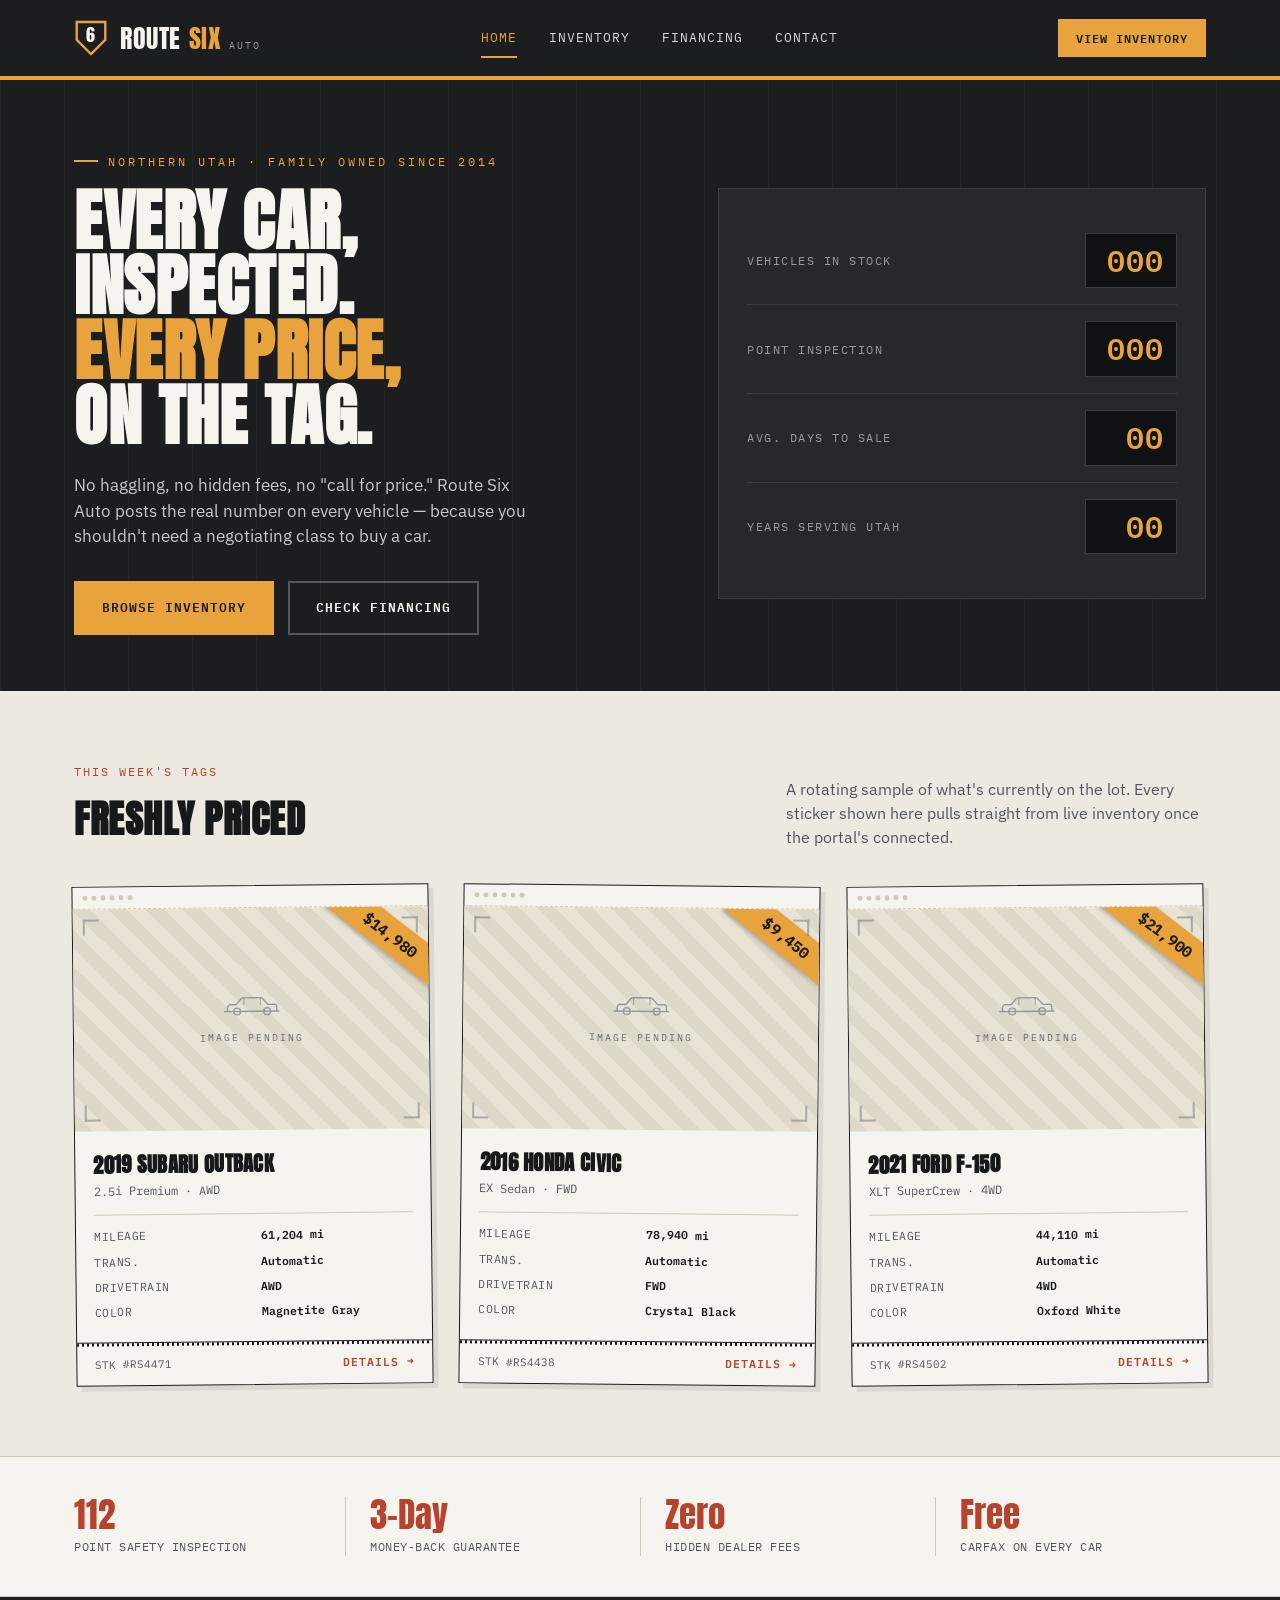
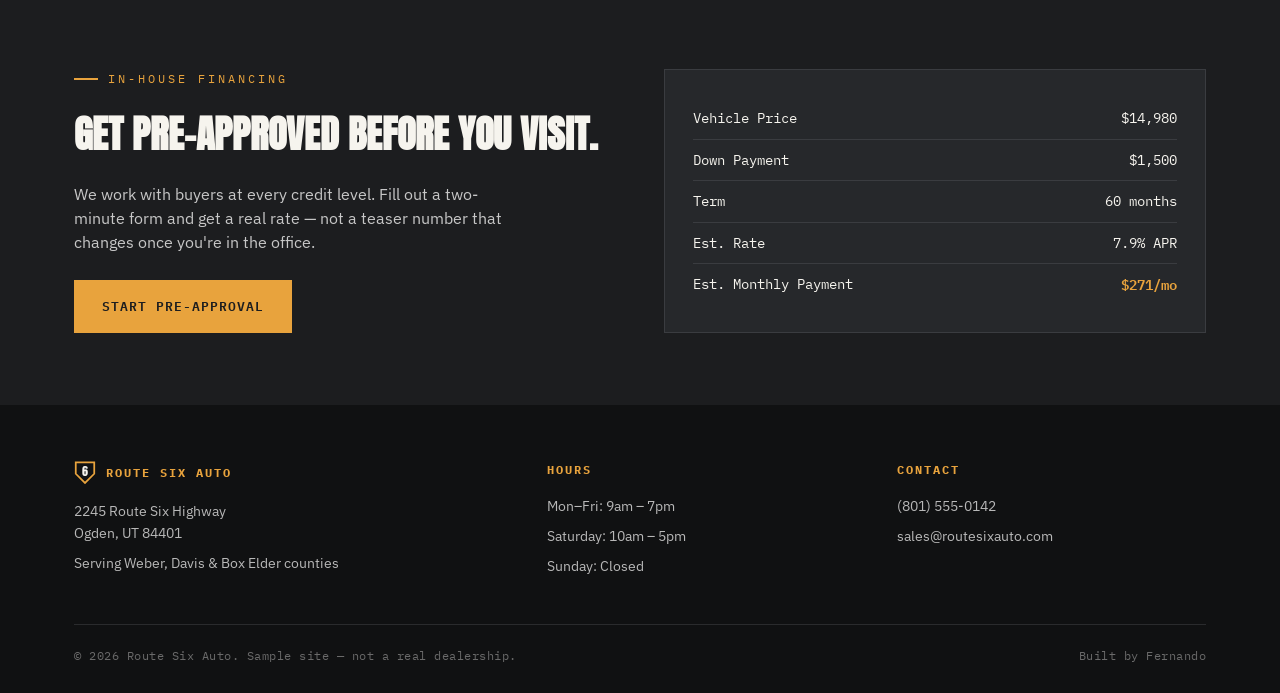
==== index.html @ c061ff9f "Rename index 18.html to index.html" ====
<!DOCTYPE html>
<html lang="en">
<head>
<meta charset="UTF-8">
<meta name="viewport" content="width=device-width, initial-scale=1.0">
<title>Route Six Auto — Used Cars, Honest Prices</title>
<meta name="description" content="Route Six Auto is a used car dealership offering inspected vehicles, transparent pricing, and in-house financing options.">
<link rel="icon" href="favicon.svg" type="image/svg+xml">
<link rel="preconnect" href="https://fonts.googleapis.com">
<link href="https://fonts.googleapis.com/css2?family=Anton&family=IBM+Plex+Mono:wght@400;500;600;700&family=IBM+Plex+Sans:wght@400;500;600&display=swap" rel="stylesheet">
<link rel="stylesheet" href="styles.css">
</head>
<body>

<header class="site-header">
  <div class="wrap">
    <a href="index.html" class="logo">
      <svg class="logo-mark" viewBox="0 0 100 104" aria-hidden="true">
        <path d="M8 6 H92 V58 L50 100 L8 58 Z"/>
        <text x="50" y="66" text-anchor="middle">6</text>
      </svg>
      <span class="logo-text">ROUTE <span>SIX</span><small>AUTO</small></span>
    </a>
    <nav class="main-nav">
      <a href="index.html" class="active">Home</a>
      <a href="inventory.html">Inventory</a>
      <a href="index.html#financing">Financing</a>
      <a href="index.html#contact">Contact</a>
    </nav>
    <a href="inventory.html" class="nav-cta">View Inventory</a>
  </div>
</header>

<section class="hero">
  <div class="wrap hero-grid">
    <div>
      <span class="eyebrow">Northern Utah · Family Owned Since 2014</span>
      <h1>Every car,<br>inspected.<br><em>Every price,</em><br>on the tag.</h1>
      <p class="lede">No haggling, no hidden fees, no "call for price." Route Six Auto posts the real number on every vehicle — because you shouldn't need a negotiating class to buy a car.</p>
      <div class="hero-actions">
        <a href="inventory.html" class="btn btn-primary">Browse Inventory</a>
        <a href="#financing" class="btn btn-outline">Check Financing</a>
      </div>
    </div>
    <div class="odometer-panel">
      <div class="odometer-row">
        <span class="odometer-label">Vehicles in Stock</span>
        <span class="odometer-value" data-target="128">000</span>
      </div>
      <div class="odometer-row">
        <span class="odometer-label">Point Inspection</span>
        <span class="odometer-value" data-target="112">000</span>
      </div>
      <div class="odometer-row">
        <span class="odometer-label">Avg. Days to Sale</span>
        <span class="odometer-value" data-target="9">00</span>
      </div>
      <div class="odometer-row">
        <span class="odometer-label">Years Serving Utah</span>
        <span class="odometer-value" data-target="11">00</span>
      </div>
    </div>
  </div>
</section>

<section class="section">
  <div class="wrap">
    <div class="section-head">
      <div>
        <span class="section-tag">This Week's Tags</span>
        <h2>Freshly Priced</h2>
      </div>
      <p>A rotating sample of what's currently on the lot. Every sticker shown here pulls straight from live inventory once the portal's connected.</p>
    </div>

    <div class="card-grid">

      <article class="sticker-card">
        <div class="sticker-perf"><span></span><span></span><span></span><span></span><span></span><span></span></div>
        <div class="sticker-photo">
          <div class="corner-tag">$14,980</div>
          <div class="frame-corner tl"></div>
          <div class="frame-corner tr"></div>
          <div class="frame-corner bl"></div>
          <div class="frame-corner br"></div>
          <div class="photo-placeholder">
            <svg class="car-icon" viewBox="0 0 120 60" xmlns="http://www.w3.org/2000/svg" fill="none" stroke="currentColor" stroke-width="3" stroke-linecap="round" stroke-linejoin="round">
              <path d="M10 40 L10 32 Q10 28 14 26 L28 26 L38 14 Q40 12 44 12 L78 12 Q82 12 84 15 L94 26 L108 26 Q112 26 112 32 L112 40"/>
              <line x1="4" y1="40" x2="116" y2="40"/>
              <circle cx="30" cy="40" r="7"/>
              <circle cx="92" cy="40" r="7"/>
              <line x1="44" y1="12" x2="44" y2="26" stroke-width="2"/>
              <line x1="78" y1="12" x2="78" y2="26" stroke-width="2"/>
            </svg>
            <span class="photo-label">Image Pending</span>
          </div>
        </div>
        <div class="sticker-body">
          <h3>2019 Subaru Outback</h3>
          <p class="sticker-trim">2.5i Premium · AWD</p>
          <dl class="spec-grid">
            <dt>Mileage</dt><dd>61,204 mi</dd>
            <dt>Trans.</dt><dd>Automatic</dd>
            <dt>Drivetrain</dt><dd>AWD</dt>
            <dt>Color</dt><dd>Magnetite Gray</dd>
          </dl>
        </div>
        <div class="sticker-footer">
          <span class="sticker-stock">STK #RS4471</span>
          <a href="inventory.html" class="sticker-link">Details →</a>
        </div>
      </article>

      <article class="sticker-card">
        <div class="sticker-perf"><span></span><span></span><span></span><span></span><span></span><span></span></div>
        <div class="sticker-photo">
          <div class="corner-tag">$9,450</div>
          <div class="frame-corner tl"></div>
          <div class="frame-corner tr"></div>
          <div class="frame-corner bl"></div>
          <div class="frame-corner br"></div>
          <div class="photo-placeholder">
            <svg class="car-icon" viewBox="0 0 120 60" xmlns="http://www.w3.org/2000/svg" fill="none" stroke="currentColor" stroke-width="3" stroke-linecap="round" stroke-linejoin="round">
              <path d="M10 40 L10 32 Q10 28 14 26 L28 26 L38 14 Q40 12 44 12 L78 12 Q82 12 84 15 L94 26 L108 26 Q112 26 112 32 L112 40"/>
              <line x1="4" y1="40" x2="116" y2="40"/>
              <circle cx="30" cy="40" r="7"/>
              <circle cx="92" cy="40" r="7"/>
              <line x1="44" y1="12" x2="44" y2="26" stroke-width="2"/>
              <line x1="78" y1="12" x2="78" y2="26" stroke-width="2"/>
            </svg>
            <span class="photo-label">Image Pending</span>
          </div>
        </div>
        <div class="sticker-body">
          <h3>2016 Honda Civic</h3>
          <p class="sticker-trim">EX Sedan · FWD</p>
          <dl class="spec-grid">
            <dt>Mileage</dt><dd>78,940 mi</dd>
            <dt>Trans.</dt><dd>Automatic</dd>
            <dt>Drivetrain</dt><dd>FWD</dt>
            <dt>Color</dt><dd>Crystal Black</dd>
          </dl>
        </div>
        <div class="sticker-footer">
          <span class="sticker-stock">STK #RS4438</span>
          <a href="inventory.html" class="sticker-link">Details →</a>
        </div>
      </article>

      <article class="sticker-card">
        <div class="sticker-perf"><span></span><span></span><span></span><span></span><span></span><span></span></div>
        <div class="sticker-photo">
          <div class="corner-tag">$21,900</div>
          <div class="frame-corner tl"></div>
          <div class="frame-corner tr"></div>
          <div class="frame-corner bl"></div>
          <div class="frame-corner br"></div>
          <div class="photo-placeholder">
            <svg class="car-icon" viewBox="0 0 120 60" xmlns="http://www.w3.org/2000/svg" fill="none" stroke="currentColor" stroke-width="3" stroke-linecap="round" stroke-linejoin="round">
              <path d="M10 40 L10 32 Q10 28 14 26 L28 26 L38 14 Q40 12 44 12 L78 12 Q82 12 84 15 L94 26 L108 26 Q112 26 112 32 L112 40"/>
              <line x1="4" y1="40" x2="116" y2="40"/>
              <circle cx="30" cy="40" r="7"/>
              <circle cx="92" cy="40" r="7"/>
              <line x1="44" y1="12" x2="44" y2="26" stroke-width="2"/>
              <line x1="78" y1="12" x2="78" y2="26" stroke-width="2"/>
            </svg>
            <span class="photo-label">Image Pending</span>
          </div>
        </div>
        <div class="sticker-body">
          <h3>2021 Ford F-150</h3>
          <p class="sticker-trim">XLT SuperCrew · 4WD</p>
          <dl class="spec-grid">
            <dt>Mileage</dt><dd>44,110 mi</dd>
            <dt>Trans.</dt><dd>Automatic</dd>
            <dt>Drivetrain</dt><dd>4WD</dt>
            <dt>Color</dt><dd>Oxford White</dd>
          </dl>
        </div>
        <div class="sticker-footer">
          <span class="sticker-stock">STK #RS4502</span>
          <a href="inventory.html" class="sticker-link">Details →</a>
        </div>
      </article>

    </div>
  </div>
</section>

<section class="trust-strip">
  <div class="wrap trust-grid">
    <div class="trust-item">
      <div class="num">112</div>
      <div class="label">Point Safety Inspection</div>
    </div>
    <div class="trust-item">
      <div class="num">3-Day</div>
      <div class="label">Money-Back Guarantee</div>
    </div>
    <div class="trust-item">
      <div class="num">Zero</div>
      <div class="label">Hidden Dealer Fees</div>
    </div>
    <div class="trust-item">
      <div class="num">Free</div>
      <div class="label">Carfax on Every Car</div>
    </div>
  </div>
</section>

<section class="financing" id="financing">
  <div class="wrap">
    <div>
      <span class="eyebrow" style="color:var(--amber)">In-House Financing</span>
      <h2>Get pre-approved before you visit.</h2>
      <p>We work with buyers at every credit level. Fill out a two-minute form and get a real rate — not a teaser number that changes once you're in the office.</p>
      <a href="#contact" class="btn btn-primary">Start Pre-Approval</a>
    </div>
    <div class="calc-box">
      <div class="calc-row"><span>Vehicle Price</span><span>$14,980</span></div>
      <div class="calc-row"><span>Down Payment</span><span>$1,500</span></div>
      <div class="calc-row"><span>Term</span><span>60 months</span></div>
      <div class="calc-row"><span>Est. Rate</span><span>7.9% APR</span></div>
      <div class="calc-row"><span>Est. Monthly Payment</span><span class="est">$271/mo</span></div>
    </div>
  </div>
</section>

<footer class="site-footer" id="contact">
  <div class="wrap">
    <div class="footer-grid">
      <div>
        <div class="footer-brand">
          <svg class="footer-mark" viewBox="0 0 100 104" aria-hidden="true"><path d="M8 6 H92 V58 L50 100 L8 58 Z"/><text x="50" y="66" text-anchor="middle">6</text></svg>
          <h4>Route Six Auto</h4>
        </div>
        <p>2245 Route Six Highway<br>Ogden, UT 84401</p>
        <p>Serving Weber, Davis &amp; Box Elder counties</p>
      </div>
      <div>
        <h4>Hours</h4>
        <p>Mon–Fri: 9am – 7pm</p>
        <p>Saturday: 10am – 5pm</p>
        <p>Sunday: Closed</p>
      </div>
      <div>
        <h4>Contact</h4>
        <p>(801) 555-0142</p>
        <p>sales@routesixauto.com</p>
      </div>
    </div>
    <div class="footer-bottom">
      <span>© 2026 Route Six Auto. Sample site — not a real dealership.</span>
      <span>Built by Fernando</span>
    </div>
  </div>
</footer>

<script src="script.js"></script>
</body>
</html>
---- styles.css ----
:root {
  --asphalt: #1c1d1f;
  --asphalt-2: #26282b;
  --paper: #ece9e1;
  --paper-2: #f6f4ee;
  --line: #cfc9b8;
  --ink: #17181a;
  --ink-soft: #52565c;
  --amber: #e8a33d;
  --amber-dark: #b97a1f;
  --rust: #b6432e;
  --steel: #4b5563;

  --display: "Anton", "Arial Narrow", sans-serif;
  --body: "IBM Plex Sans", -apple-system, sans-serif;
  --mono: "IBM Plex Mono", monospace;
}

* { box-sizing: border-box; margin: 0; padding: 0; }

html { scroll-behavior: smooth; }

body {
  background: var(--paper);
  color: var(--ink);
  font-family: var(--body);
  line-height: 1.5;
  -webkit-font-smoothing: antialiased;
}

a { color: inherit; text-decoration: none; }

img { max-width: 100%; display: block; }

:focus-visible {
  outline: 3px solid var(--amber-dark);
  outline-offset: 2px;
}

.wrap {
  max-width: 1180px;
  margin: 0 auto;
  padding: 0 24px;
}

/* ---------- Header ---------- */
.site-header {
  background: var(--asphalt);
  color: var(--paper-2);
  border-bottom: 4px solid var(--amber);
  position: sticky;
  top: 0;
  z-index: 50;
}

.site-header .wrap {
  display: flex;
  align-items: center;
  justify-content: space-between;
  height: 76px;
}

.logo {
  display: flex;
  align-items: center;
  gap: 12px;
}

.logo-mark {
  width: 34px;
  height: auto;
  flex-shrink: 0;
}

.logo-mark path {
  fill: var(--asphalt);
  stroke: var(--amber);
  stroke-width: 7;
}

.logo-mark text {
  font-family: var(--display);
  font-size: 54px;
  fill: var(--paper-2);
}

.logo-text {
  font-family: var(--display);
  font-size: 1.6rem;
  letter-spacing: 0.5px;
  display: flex;
  align-items: baseline;
  gap: 8px;
}

.logo-text span {
  color: var(--amber);
}

.logo-text small {
  font-family: var(--mono);
  font-size: 0.6rem;
  letter-spacing: 2px;
  color: #9a9a9a;
  text-transform: uppercase;
  font-weight: 400;
}

.main-nav {
  display: flex;
  gap: 32px;
  font-family: var(--mono);
  font-size: 0.8rem;
  letter-spacing: 1px;
  text-transform: uppercase;
}

.main-nav a {
  position: relative;
  padding: 4px 0;
  color: #d8d8d8;
  transition: color 0.15s ease;
}

.main-nav a:hover, .main-nav a.active {
  color: var(--amber);
}

.main-nav a.active::after {
  content: "";
  position: absolute;
  left: 0; right: 0; bottom: -6px;
  height: 2px;
  background: var(--amber);
}

.nav-cta {
  font-family: var(--mono);
  font-size: 0.75rem;
  letter-spacing: 1px;
  text-transform: uppercase;
  background: var(--amber);
  color: var(--asphalt);
  padding: 10px 18px;
  font-weight: 600;
  transition: background 0.15s ease;
}

.nav-cta:hover { background: #fff; }

/* ---------- Hero ---------- */
.hero {
  background: var(--asphalt);
  color: var(--paper-2);
  padding: 72px 0 56px;
  position: relative;
  overflow: hidden;
}

.hero::before {
  content: "";
  position: absolute;
  inset: 0;
  background-image: repeating-linear-gradient(
    90deg,
    rgba(255,255,255,0.035) 0px,
    rgba(255,255,255,0.035) 1px,
    transparent 1px,
    transparent 64px
  );
  pointer-events: none;
}

.hero-grid {
  display: grid;
  grid-template-columns: 1.1fr 0.9fr;
  gap: 48px;
  align-items: center;
  position: relative;
}

.eyebrow {
  font-family: var(--mono);
  font-size: 0.78rem;
  letter-spacing: 3px;
  text-transform: uppercase;
  color: var(--amber);
  margin-bottom: 18px;
  display: flex;
  align-items: center;
  gap: 10px;
}

.eyebrow::before {
  content: "";
  width: 24px; height: 2px;
  background: var(--amber);
}

.hero h1 {
  font-family: var(--display);
  font-size: clamp(2.6rem, 5.2vw, 4.4rem);
  line-height: 0.98;
  letter-spacing: 0.5px;
  text-transform: uppercase;
  margin-bottom: 22px;
}

.hero h1 em {
  font-style: normal;
  color: var(--amber);
}

.hero p.lede {
  font-size: 1.08rem;
  color: #c7c7c7;
  max-width: 46ch;
  margin-bottom: 32px;
}

.hero-actions {
  display: flex;
  gap: 14px;
  flex-wrap: wrap;
}

.btn {
  font-family: var(--mono);
  font-size: 0.82rem;
  letter-spacing: 1px;
  text-transform: uppercase;
  padding: 15px 26px;
  font-weight: 600;
  display: inline-block;
  transition: transform 0.15s ease, background 0.15s ease;
  border: 2px solid transparent;
}

.btn-primary {
  background: var(--amber);
  color: var(--asphalt);
}

.btn-primary:hover { transform: translateY(-2px); }

.btn-outline {
  border-color: #55575c;
  color: var(--paper-2);
}

.btn-outline:hover { border-color: var(--amber); color: var(--amber); }

/* Odometer stat strip */
.odometer-panel {
  background: var(--asphalt-2);
  border: 1px solid #3a3c40;
  padding: 28px;
}

.odometer-row {
  display: flex;
  justify-content: space-between;
  align-items: center;
  padding: 16px 0;
  border-bottom: 1px solid #3a3c40;
}

.odometer-row:last-child { border-bottom: none; }

.odometer-label {
  font-family: var(--mono);
  font-size: 0.72rem;
  letter-spacing: 1.5px;
  text-transform: uppercase;
  color: #9a9a9a;
}

.odometer-value {
  font-family: var(--mono);
  font-size: 1.9rem;
  font-weight: 600;
  color: var(--amber);
  background: #101112;
  padding: 4px 12px;
  border: 1px solid #3a3c40;
  min-width: 92px;
  text-align: right;
  letter-spacing: 1px;
}

/* ---------- Section shell ---------- */
.section {
  padding: 72px 0;
}

.section-head {
  display: flex;
  justify-content: space-between;
  align-items: flex-end;
  margin-bottom: 36px;
  gap: 24px;
  flex-wrap: wrap;
}

.section-head h2 {
  font-family: var(--display);
  font-size: clamp(1.8rem, 3vw, 2.6rem);
  text-transform: uppercase;
  letter-spacing: 0.5px;
}

.section-head p {
  color: var(--ink-soft);
  max-width: 42ch;
}

.section-tag {
  font-family: var(--mono);
  font-size: 0.75rem;
  letter-spacing: 2px;
  text-transform: uppercase;
  color: var(--rust);
  margin-bottom: 10px;
  display: block;
}

/* ---------- Vehicle sticker cards ---------- */
.card-grid {
  display: grid;
  grid-template-columns: repeat(auto-fill, minmax(300px, 1fr));
  gap: 30px;
}

.sticker-card {
  background: var(--paper-2);
  border: 1px solid var(--ink);
  position: relative;
  transition: transform 0.2s ease, box-shadow 0.2s ease;
  box-shadow: 5px 5px 0 rgba(23,24,26,0.08);
}

.sticker-card:nth-child(even) { transform: rotate(0.6deg); }
.sticker-card:nth-child(odd) { transform: rotate(-0.6deg); }

.sticker-card:hover {
  transform: rotate(0deg) translateY(-4px);
  box-shadow: 8px 10px 0 rgba(23,24,26,0.12);
}

.sticker-perf {
  display: flex;
  gap: 4px;
  padding: 8px 10px;
  border-bottom: 1px dashed var(--line);
}

.sticker-perf span {
  width: 5px; height: 5px;
  border-radius: 50%;
  background: var(--line);
}

.sticker-photo {
  aspect-ratio: 16/10;
  background: repeating-linear-gradient(
    45deg,
    #ded8c8 0px, #ded8c8 13px,
    #e8e3d5 13px, #e8e3d5 26px
  );
  display: flex;
  align-items: center;
  justify-content: center;
  position: relative;
  overflow: hidden;
}

.photo-placeholder {
  display: flex;
  flex-direction: column;
  align-items: center;
  gap: 10px;
  color: var(--steel);
}

.car-icon {
  width: 58px;
  height: auto;
  opacity: 0.5;
}

.photo-label {
  font-family: var(--mono);
  font-size: 0.62rem;
  letter-spacing: 2px;
  text-transform: uppercase;
  color: var(--ink-soft);
  opacity: 0.85;
}

.frame-corner {
  position: absolute;
  width: 16px;
  height: 16px;
  border: 2px solid var(--steel);
  opacity: 0.4;
}

.frame-corner.tl { top: 10px; left: 10px; border-right: none; border-bottom: none; }
.frame-corner.tr { top: 10px; right: 10px; border-left: none; border-bottom: none; }
.frame-corner.bl { bottom: 10px; left: 10px; border-right: none; border-top: none; }
.frame-corner.br { bottom: 10px; right: 10px; border-left: none; border-top: none; }

.corner-tag {
  position: absolute;
  top: 12px;
  right: -34px;
  background: var(--amber);
  color: var(--asphalt);
  font-family: var(--mono);
  font-weight: 700;
  font-size: 0.95rem;
  padding: 5px 40px;
  transform: rotate(38deg);
  box-shadow: 0 2px 4px rgba(0,0,0,0.25);
}

.sticker-body { padding: 18px 18px 8px; }

.sticker-body h3 {
  font-family: var(--display);
  font-size: 1.3rem;
  text-transform: uppercase;
  letter-spacing: 0.3px;
  margin-bottom: 2px;
}

.sticker-trim {
  font-family: var(--mono);
  font-size: 0.75rem;
  color: var(--ink-soft);
  margin-bottom: 14px;
}

.spec-grid {
  display: grid;
  grid-template-columns: 1fr 1fr;
  gap: 8px 14px;
  font-family: var(--mono);
  font-size: 0.72rem;
  border-top: 1px solid var(--line);
  padding-top: 12px;
  margin-bottom: 14px;
}

.spec-grid dt {
  color: var(--ink-soft);
  text-transform: uppercase;
  letter-spacing: 0.5px;
}

.spec-grid dd { font-weight: 600; }

.sticker-footer {
  display: flex;
  justify-content: space-between;
  align-items: center;
  border-top: 1px solid var(--ink);
  padding: 12px 18px;
  background: repeating-linear-gradient(
    90deg, var(--ink) 0 2px, transparent 2px 5px
  );
  background-size: 100% 3px;
  background-position: top;
  background-repeat: no-repeat;
}

.sticker-stock {
  font-family: var(--mono);
  font-size: 0.68rem;
  color: var(--ink-soft);
}

.sticker-link {
  font-family: var(--mono);
  font-size: 0.72rem;
  letter-spacing: 1px;
  text-transform: uppercase;
  font-weight: 600;
  color: var(--rust);
}

.sticker-link:hover { text-decoration: underline; }

/* ---------- Trust strip ---------- */
.trust-strip {
  background: var(--paper-2);
  border-top: 1px solid var(--line);
  border-bottom: 1px solid var(--line);
}

.trust-grid {
  display: grid;
  grid-template-columns: repeat(4, 1fr);
  padding: 40px 0;
}

.trust-item {
  padding: 0 24px;
  border-left: 1px solid var(--line);
}

.trust-item:first-child { border-left: none; }

.trust-item .num {
  font-family: var(--display);
  font-size: 2.2rem;
  color: var(--rust);
  line-height: 1;
  margin-bottom: 6px;
}

.trust-item .label {
  font-family: var(--mono);
  font-size: 0.75rem;
  color: var(--ink-soft);
  text-transform: uppercase;
  letter-spacing: 0.5px;
}

/* ---------- Financing band ---------- */
.financing {
  background: var(--asphalt);
  color: var(--paper-2);
}

.financing .wrap {
  display: grid;
  grid-template-columns: 1fr 1fr;
  gap: 48px;
  align-items: center;
  padding: 72px 24px;
}

.financing h2 {
  font-family: var(--display);
  font-size: clamp(1.8rem, 3vw, 2.6rem);
  text-transform: uppercase;
  margin-bottom: 18px;
}

.financing p { color: #c7c7c7; margin-bottom: 26px; max-width: 44ch; }

.calc-box {
  background: var(--asphalt-2);
  border: 1px solid #3a3c40;
  padding: 28px;
  font-family: var(--mono);
}

.calc-row {
  display: flex;
  justify-content: space-between;
  padding: 10px 0;
  border-bottom: 1px solid #3a3c40;
  font-size: 0.85rem;
}

.calc-row:last-child { border-bottom: none; }

.calc-row .est {
  color: var(--amber);
  font-weight: 600;
}

/* ---------- Footer ---------- */
.site-footer {
  background: #101112;
  color: #9a9a9a;
  padding: 56px 0 28px;
}

.footer-grid {
  display: grid;
  grid-template-columns: 1.4fr 1fr 1fr;
  gap: 40px;
  margin-bottom: 40px;
}

.footer-brand {
  display: flex;
  align-items: center;
  gap: 10px;
  margin-bottom: 16px;
}

.footer-mark {
  width: 22px;
  height: auto;
  flex-shrink: 0;
}

.footer-mark path { fill: #101112; stroke: var(--amber); stroke-width: 8; }
.footer-mark text { font-family: var(--display); font-size: 54px; fill: var(--paper-2); }

.footer-grid .footer-brand h4 { margin-bottom: 0; }

.footer-grid h4 {
  font-family: var(--mono);
  font-size: 0.75rem;
  letter-spacing: 2px;
  text-transform: uppercase;
  color: var(--amber);
  margin-bottom: 16px;
}

.footer-grid p, .footer-grid li { font-size: 0.9rem; margin-bottom: 8px; color: #b8b8b8; }

.footer-grid ul { list-style: none; }

.footer-bottom {
  border-top: 1px solid #2a2b2d;
  padding-top: 22px;
  font-family: var(--mono);
  font-size: 0.72rem;
  letter-spacing: 0.5px;
  color: #6a6a6a;
  display: flex;
  justify-content: space-between;
}

/* ---------- Inventory page ---------- */
.filter-bar {
  background: var(--paper-2);
  border: 1px solid var(--line);
  padding: 20px 24px;
  margin-bottom: 40px;
  display: flex;
  gap: 12px;
  flex-wrap: wrap;
  align-items: center;
}

.filter-chip {
  font-family: var(--mono);
  font-size: 0.75rem;
  text-transform: uppercase;
  letter-spacing: 0.5px;
  padding: 9px 16px;
  border: 1px solid var(--line);
  background: transparent;
  cursor: pointer;
  transition: all 0.15s ease;
}

.filter-chip:hover { border-color: var(--rust); color: var(--rust); }

.filter-chip.active {
  background: var(--ink);
  color: var(--paper-2);
  border-color: var(--ink);
}

.filter-count {
  margin-left: auto;
  font-family: var(--mono);
  font-size: 0.78rem;
  color: var(--ink-soft);
}

.page-hero {
  background: var(--asphalt);
  color: var(--paper-2);
  padding: 48px 0 40px;
  border-bottom: 4px solid var(--amber);
}

.page-hero h1 {
  font-family: var(--display);
  font-size: clamp(2rem, 4vw, 3rem);
  text-transform: uppercase;
}

.page-hero p { color: #c7c7c7; margin-top: 10px; max-width: 50ch; }

/* ---------- Responsive ---------- */
@media (max-width: 860px) {
  .main-nav { display: none; }
  .hero-grid { grid-template-columns: 1fr; }
  .financing .wrap { grid-template-columns: 1fr; padding: 56px 24px; }
  .trust-grid { grid-template-columns: 1fr 1fr; }
  .trust-item { border-left: none; border-top: 1px solid var(--line); padding: 20px 0 0; }
  .trust-item:nth-child(-n+2) { border-top: none; }
  .footer-grid { grid-template-columns: 1fr; }
  .footer-bottom { flex-direction: column; gap: 8px; }
}
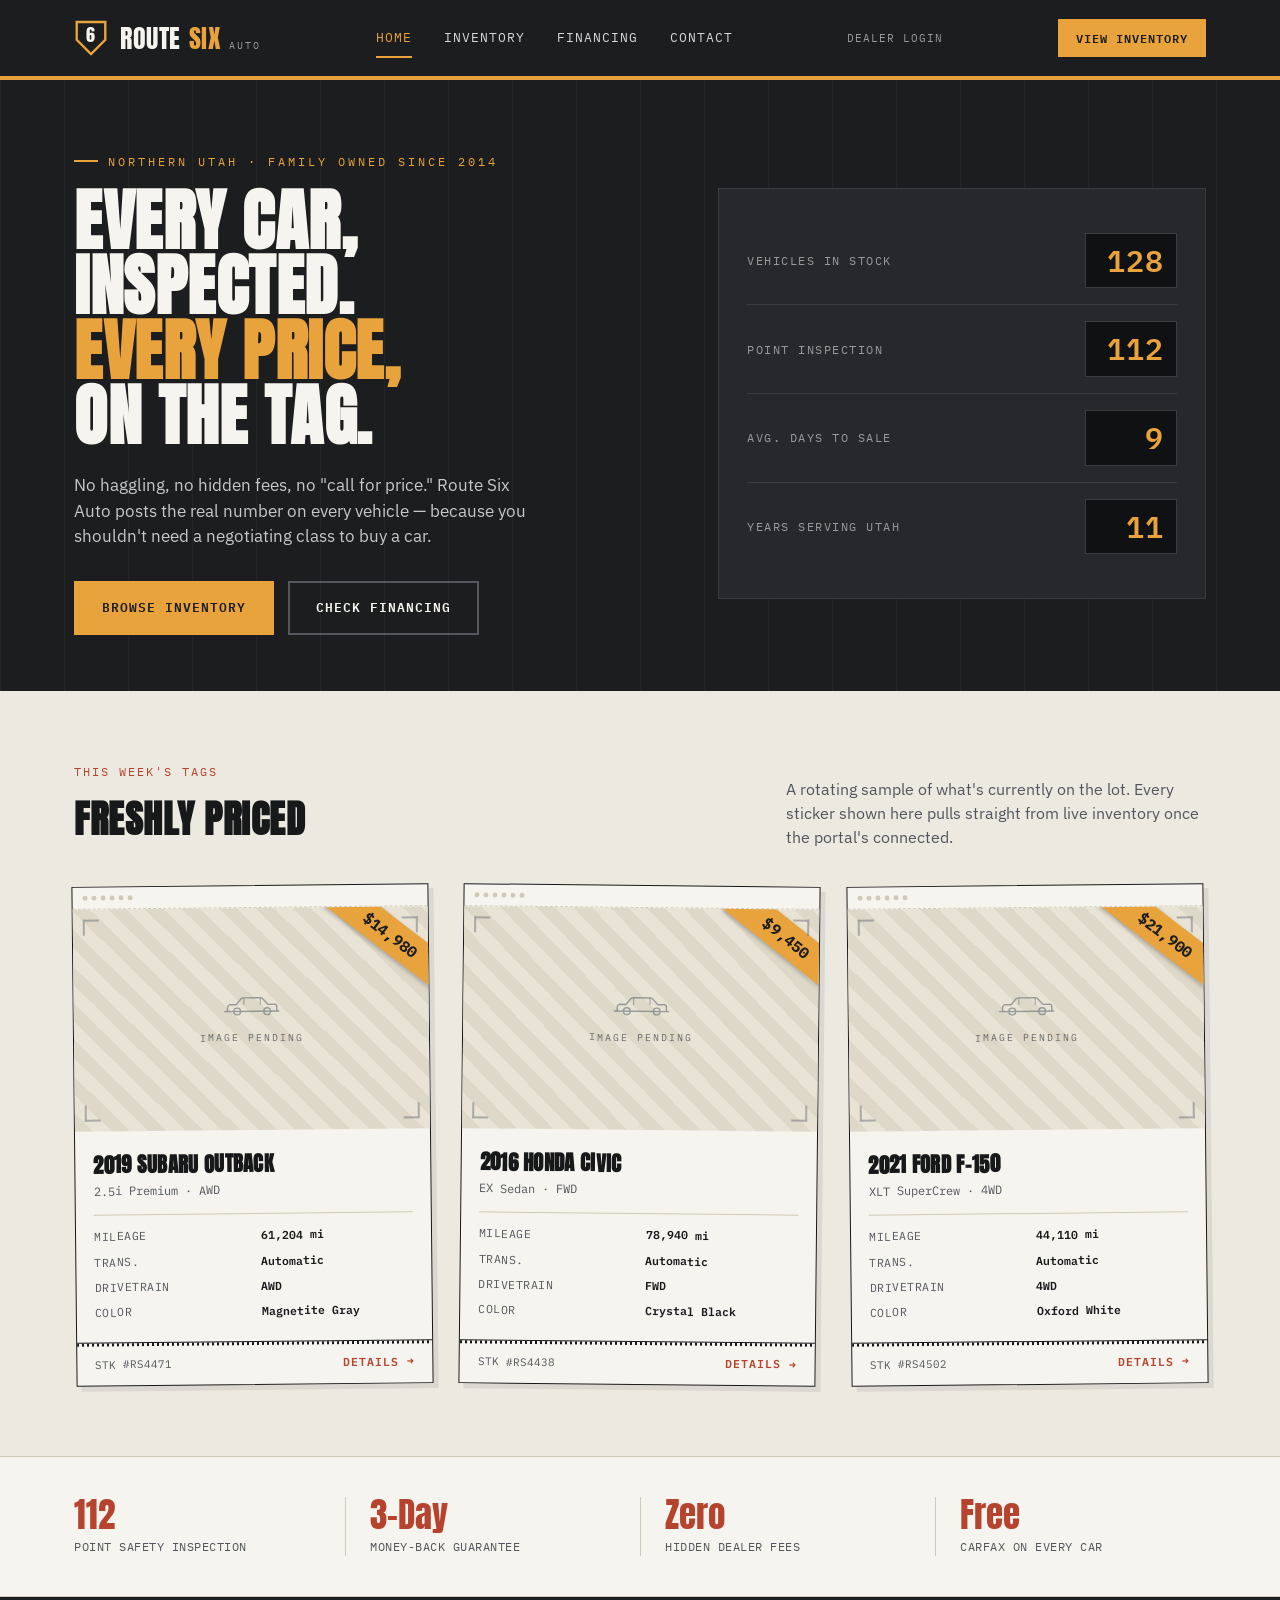
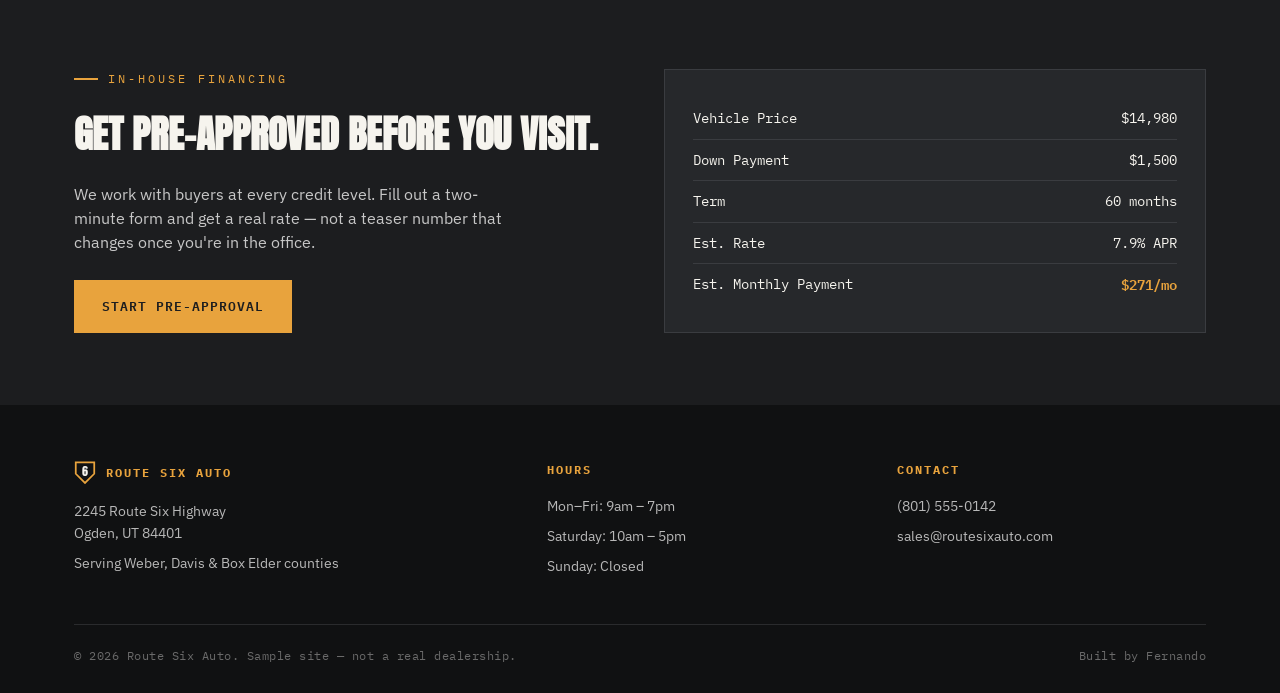
==== commit 49db829b: "Add dealer login link and live-inventory-ready script - "Dealer Login" link in header on both pages," ====
--- a/index.html
+++ b/index.html
@@ -27,6 +27,7 @@
       <a href="index.html#financing">Financing</a>
       <a href="index.html#contact">Contact</a>
     </nav>
+    <a href="https://portal.potentianetwork.com/login" class="staff-login">Dealer Login</a>
     <a href="inventory.html" class="nav-cta">View Inventory</a>
   </div>
 </header>
@@ -73,7 +74,7 @@
       <p>A rotating sample of what's currently on the lot. Every sticker shown here pulls straight from live inventory once the portal's connected.</p>
     </div>
 
-    <div class="card-grid">
+    <div class="card-grid" id="featured-grid">
 
       <article class="sticker-card">
         <div class="sticker-perf"><span></span><span></span><span></span><span></span><span></span><span></span></div>
--- a/styles.css
+++ b/styles.css
@@ -148,6 +148,17 @@
 
 .nav-cta:hover { background: #fff; }
 
+.staff-login {
+  font-family: var(--mono);
+  font-size: 0.7rem;
+  letter-spacing: 1px;
+  text-transform: uppercase;
+  color: #9a9a9a;
+  transition: color 0.15s ease;
+}
+
+.staff-login:hover { color: var(--amber); }
+
 /* ---------- Hero ---------- */
 .hero {
   background: var(--asphalt);
@@ -397,6 +408,19 @@
   opacity: 0.85;
 }
 
+.sticker-img {
+  width: 100%;
+  height: 100%;
+  object-fit: cover;
+}
+
+.empty-inventory {
+  grid-column: 1 / -1;
+  text-align: center;
+  padding: 60px 0;
+  color: var(--steel);
+}
+
 .frame-corner {
   position: absolute;
   width: 16px;
